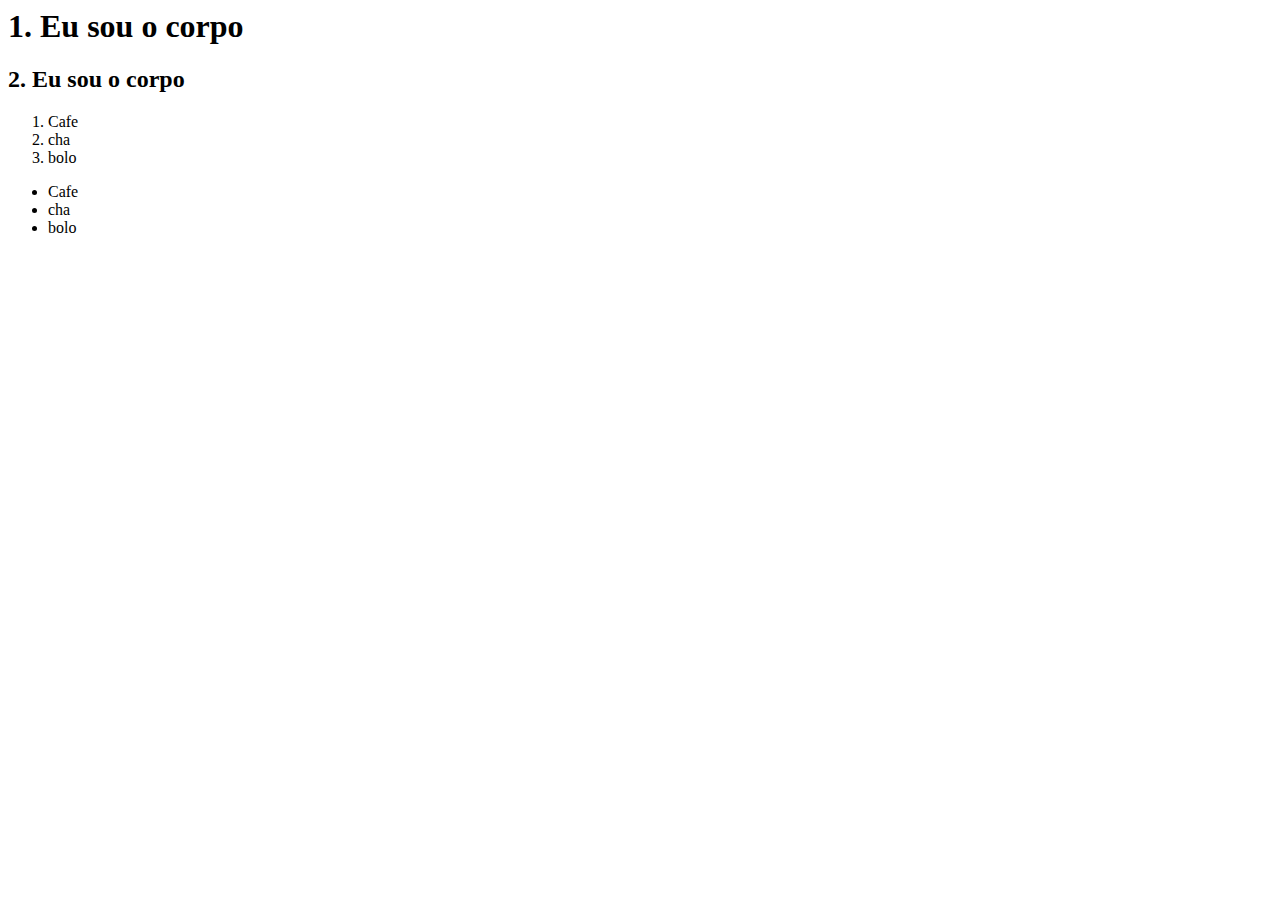
==== index.html @ fea87904 "Add files via upload" ====
<html>
    <head>
        <title>
            Olá, eu sou a cabeça
        </title>
    </head>
    <body>
        <h1>1. Eu sou o corpo</h1>
        <h2>2. Eu sou o corpo</h1>
    </body>
    <ol>
        <li>Cafe</li>
        <li>cha</li>
        <li>bolo</li>
    </ol>
    <ul>
        <li>Cafe</li>
        <li>cha</li>
        <li>bolo</li>
    </ul>
</html>
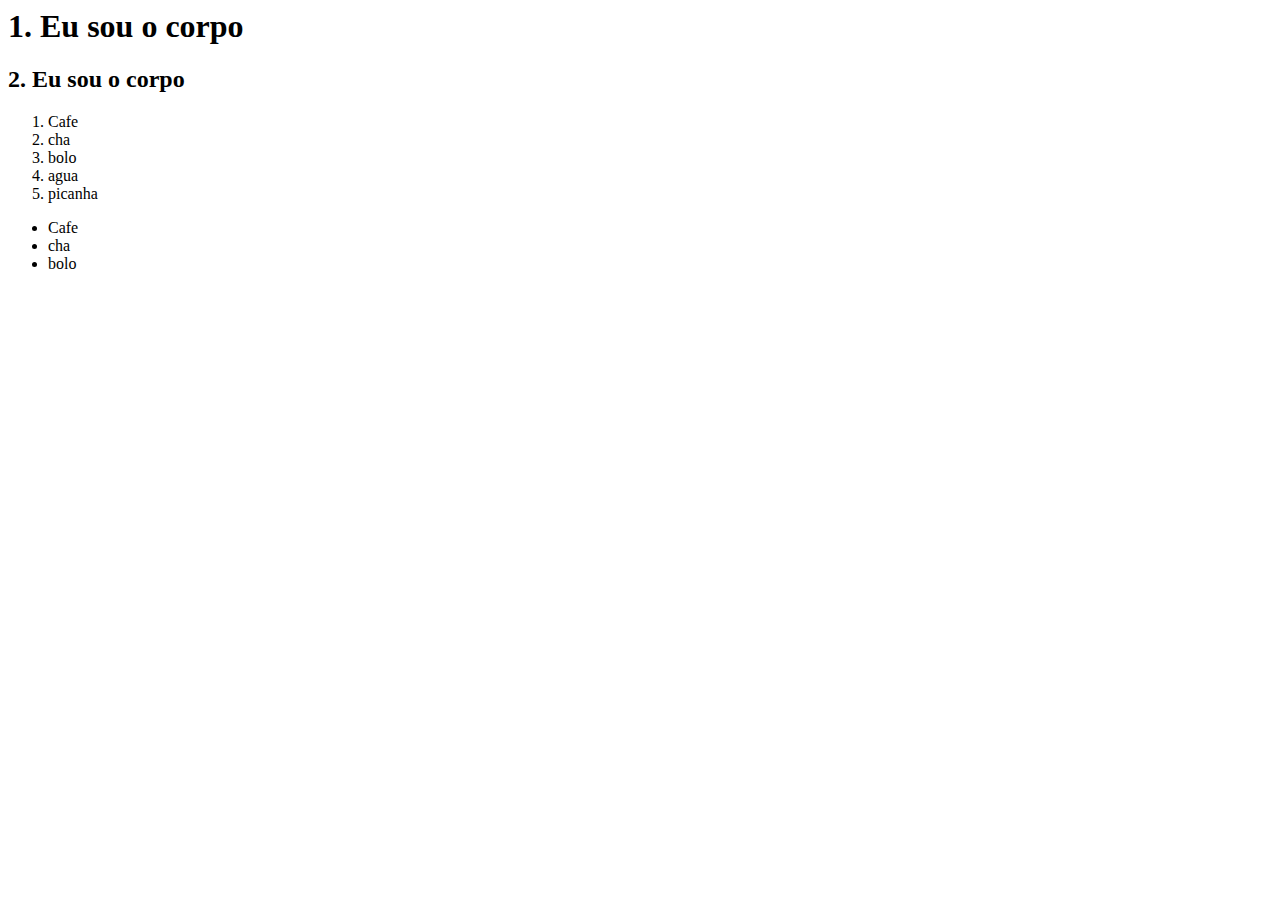
==== commit 9a30ebf3: "feature: add index.html" ====
--- a/index.html
+++ b/index.html
@@ -12,6 +12,10 @@
         <li>Cafe</li>
         <li>cha</li>
         <li>bolo</li>
+        <li>agua</li>
+        <li>picanha</li>
+    </ol>
+    </ol>
     </ol>
     <ul>
         <li>Cafe</li>
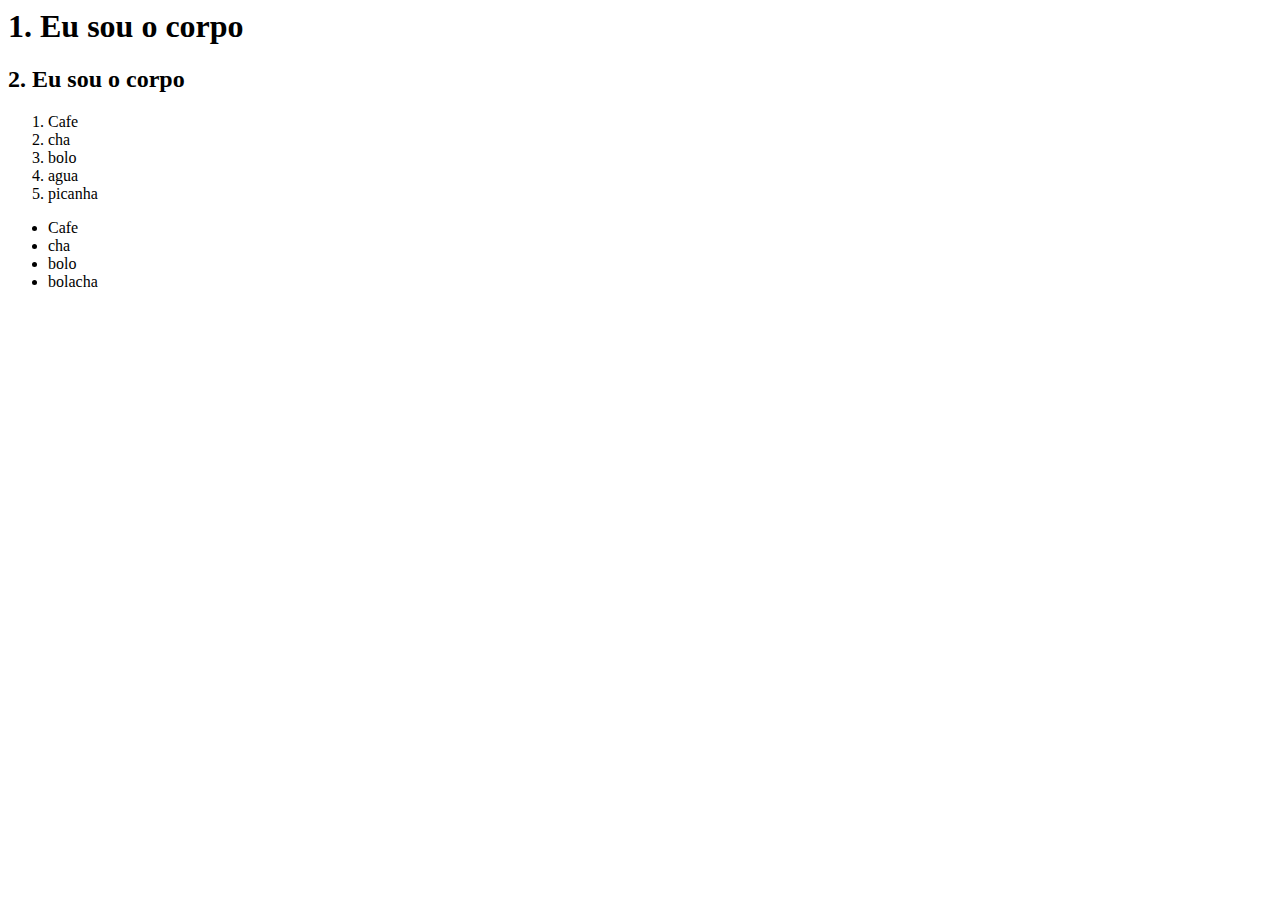
==== commit 5bb9155f: "go go power rangers" ====
--- a/index.html
+++ b/index.html
@@ -21,5 +21,6 @@
         <li>Cafe</li>
         <li>cha</li>
         <li>bolo</li>
+        <li>bolacha</li>
     </ul>
 </html>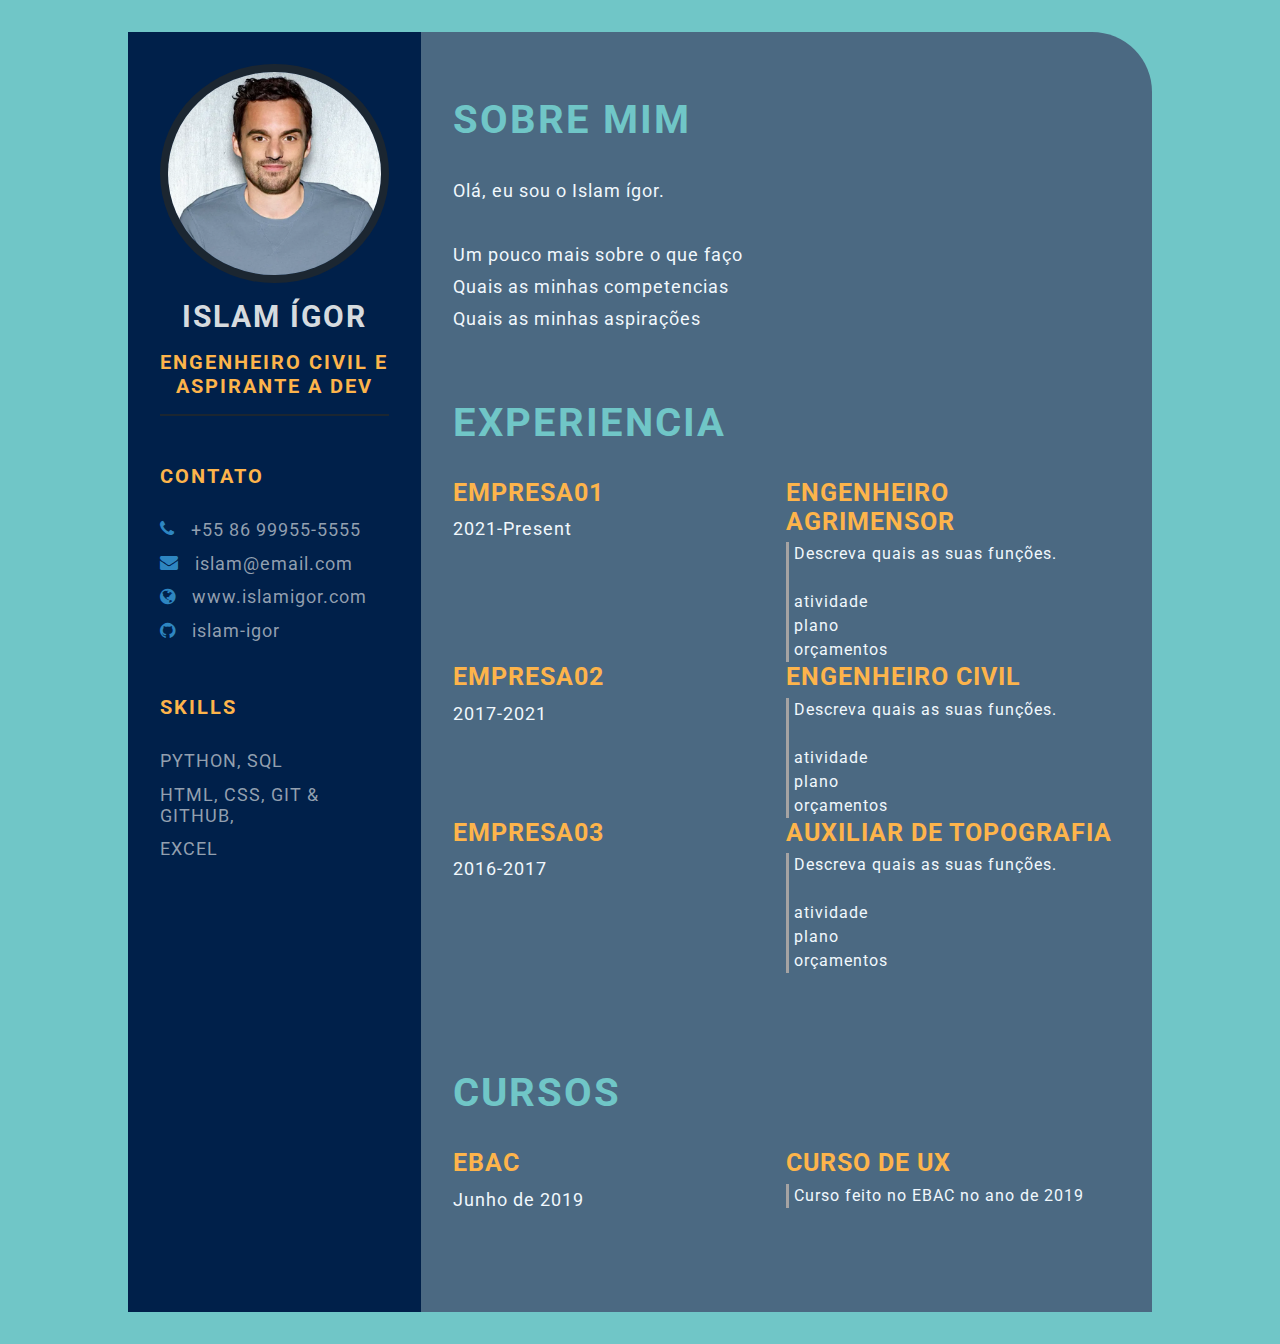
==== commit a93c7c88: "Clean Branch" ====
--- a/index.html
+++ b/index.html
@@ -1,26 +1,127 @@
-<html>
-    <head>
-        <title>
-            Olá, eu sou a cabeça
-        </title>
-    </head>
-    <body>
-        <h1>1. Eu sou o corpo</h1>
-        <h2>2. Eu sou o corpo</h1>
-    </body>
-    <ol>
-        <li>Cafe</li>
-        <li>cha</li>
-        <li>bolo</li>
-        <li>agua</li>
-        <li>picanha</li>
-    </ol>
-    </ol>
-    </ol>
-    <ul>
-        <li>Cafe</li>
-        <li>cha</li>
-        <li>bolo</li>
-        <li>bolacha</li>
-    </ul>
+<html lang="en">
+<head>
+    <meta charset="UTF-8">
+    <meta http-equiv="X-UA-Compatible" content="IE=edge">
+    <meta name="viewport" content="width=device-width, initial-scale=1.0">
+    <title>Islam Ígor CV</title>
+
+    <!-- Google font  --> 
+    <link rel="preconnect" href="https://fonts.googleapis.com"> 
+    <link rel="preconnect" href="https://fonts.gstatic.com" crossorigin> 
+    <link href="https://fonts.googleapis.com/css2?family=Roboto:ital,wght@0,100;0,300;0,400;0,700;1,100;1,300;1,400;1,700&display=swap" rel="stylesheet"> 
+ 
+    <!-- font-awesome --> 
+    <link rel="stylesheet" href="https://cdnjs.cloudflare.com/ajax/libs/font-awesome/4.7.0/css/font-awesome.min.css">
+
+    <link rel="stylesheet" href="style.css">
+
+</head>
+<body>
+    <main class="resume-contents">
+        <section class="left-section">
+            <section class="left-section-content">
+                <div class="profile">
+                    <img class="profile-image" src="img/profile-image.jpg" alt="Profile image">
+
+                    <p class="name">Islam Ígor</p>
+                    <p class="profession">Engenheiro Civil e Aspirante a dev</p>
+                </div>
+                <div class="contact-info">
+                    <p class="left-title">Contato</p>
+                    <ul>
+                        <li><i class="fa fa-phone"></i>+55 86 99955-5555</li>
+                        <li><i class="fa fa-envelope"></i>islam@email.com</li>
+                        <li><i class="fa fa-globe"></i>www.islamigor.com</li>
+                        <li><i class="fa fa-github"></i>islam-igor</li>
+                    </ul>
+                </div>
+                <div class="skills">
+                    <p class="left-title">Skills</p>
+                    <ul>
+                        <li><p>PYTHON, SQL</p></li>
+                        <li><p>HTML, CSS, Git & GitHub, </p></li>
+                        <li><p>Excel</p></li>
+                    </ul>
+                </div>
+            </section>
+        </section>
+            <section class="right-section">
+                <div class="right-section-contents">
+                    <section class="about gap">
+                        <div class="right-title">Sobre Mim</div>
+                        <p class="about-me-contents">
+                            Olá, eu sou o Islam ígor.<br>
+                            <br> Um pouco mais sobre o que faço
+                            <br> Quais as minhas competencias
+                            <br> Quais as minhas aspirações
+
+                        </p>
+                    </section>
+
+                <section class="experience gap">
+                    <div class="right-title">Experiencia</div>
+                    <div class="experience-contents">
+                        <div class="exp-left">
+                            <p class="exp-company-name">Empresa01</p>
+                            <p class="exp-time-period">2021-Present</p>
+                        </div>
+                        <div class="exp-right">
+                            <p class="exp-position">Engenheiro Agrimensor</p>
+                            <p class="exp-desc">
+                                Descreva quais as suas funções.<br>
+                                <br> atividade
+                                <br> plano
+                                <br> orçamentos
+
+                            </p>
+                        </div>
+                        <div class="exp-left">
+                            <p class="exp-company-name">Empresa02</p>
+                            <p class="exp-time-period">2017-2021</p>
+                        </div>
+                        <div class="exp-right">
+                            <p class="exp-position">Engenheiro Civil</p>
+                            <p class="exp-desc">
+                                Descreva quais as suas funções.<br>
+                                <br> atividade
+                                <br> plano
+                                <br> orçamentos
+
+                            </p>
+                        </div>
+                        <div class="exp-left">
+                            <p class="exp-company-name">Empresa03</p>
+                            <p class="exp-time-period">2016-2017</p>
+                        </div>
+                        <div class="exp-right">
+                            <p class="exp-position">Auxiliar de Topografia</p>
+                            <p class="exp-desc">
+                                Descreva quais as suas funções.<br>
+                                <br> atividade
+                                <br> plano
+                                <br> orçamentos
+
+                            </p>
+                        </div>
+                    </div> 
+                </section>
+                <section class="awards gap">
+                    <div class="right-title">Cursos</div>
+                    <div class="awards-contents">
+                        <div class="awards-left">
+                            <p class="awards-company-name">EBAC</p>
+                            <p class="awards-time-period">Junho de 2019</p>
+                        </div>
+                        <div class="awards-right">
+                            <p class="awards-name">Curso de UX</p> 
+                            <p class="awards-desc">
+                                Curso feito no EBAC no ano de 2019
+                            </p>
+                        </div>
+                    </div>
+                </section>
+            </div>
+        </section>
+    </main>    
+</body>
 </html>--- a/style.css
+++ b/style.css
@@ -0,0 +1,285 @@
+* {
+    margin: 0;
+    padding: 0;
+    box-sizing: border-box;
+    list-style: none;
+    font-family: 'Roboto', sans-serif;
+}
+
+body {
+    background-color: #70c6c7;
+}
+
+.resume-contents {
+    min-height: 100vh;
+    width: 80%;
+    margin: 2rem auto;
+    display: grid;
+    grid-template-columns: repeat(7, 1fr);
+}
+
+.left-section {
+    grid-column: span 2;
+    height: 100%;
+    background-color: #00204A;
+}
+
+.right-section {
+    grid-column: span 5;
+    height: 100%;
+    background-color: #4B6982;
+    border-radius: 0px 60px 0px 0px;
+}
+
+.left-section-content {
+    padding: 2rem 2rem;
+}
+
+.profile {
+    width: 100%;
+    border-bottom: 2px solid #1B2631;
+}
+
+.profile .profile-image {
+    width: 100%;
+    border-radius: 50%;
+    border: 8px solid #1B2631;
+}
+
+.name {
+    color: #D6DBDF;
+    font-size: 30px;
+    letter-spacing: 2px;
+    text-transform: uppercase;
+    text-align: center;
+    font-weight: bold;
+    padding: 1rem 0;
+}
+
+.profession {
+    color: #FDB44B;
+    font-size: 20px;
+    text-transform: uppercase;
+    text-align: center;
+    letter-spacing: 2px;
+    font-weight: bold;
+    padding-bottom: 1rem;
+}
+
+
+/* .contact-info { border-bottom: 2px solid #1B2631; } */
+
+.left-title {
+    color: #FDB44B;
+    font-size: 20px;
+    letter-spacing: 2px;
+    text-transform: uppercase;
+    font-weight: bold;
+    display: flex;
+    align-items: center;
+    padding-top: 3rem;
+}
+
+.contact-info ul {
+    padding-top: 1.5rem;
+}
+
+.contact-info ul li,
+.references ul li {
+    padding: .4rem 0;
+    display: flex;
+    align-items: center;
+    color: #d6dbdfaf;
+    letter-spacing: 1px;
+    font-size: 18px;
+}
+
+.contact-info ul li i,
+.references ul li i {
+    padding-right: 1rem;
+    font-size: 18px;
+    color: #2E86C1;
+}
+
+.skills ul {
+    padding-top: 1.5rem;
+}
+
+.skills ul li p {
+    padding: .4rem 0;
+    color: #d6dbdfaf;
+    font-size: 18px;
+    letter-spacing: 1px;
+    display: flex;
+    align-items: center;
+    text-transform: uppercase;
+}
+
+.referance-name {
+    padding-top: 1.5rem;
+    padding-bottom: .4rem;
+    font-size: 18px;
+    color: #F9E79F;
+    letter-spacing: 1px;
+    text-transform: uppercase;
+}
+
+.referance-profession {
+    font-size: 16px;
+    color: #d6dbdfaf;
+    letter-spacing: 1px;
+    /* text-transform: uppercase; */
+    padding-bottom: .4rem;
+}
+
+.right-section-contents {
+    padding: 2rem 2rem;
+}
+
+.right-title {
+    color: #70C6C7;
+    font-size: 40px;
+    letter-spacing: 2px;
+    text-transform: uppercase;
+    font-weight: bold;
+    display: flex;
+    align-items: center;
+    padding: 2rem 0;
+    position: relative;
+}
+
+.gap {
+    padding-bottom: 2rem;
+}
+
+.about-me-contents {
+    font-size: 18px;
+    letter-spacing: 1px;
+    line-height: 2rem;
+    color: #F1F8FD;
+}
+
+.experience-contents,
+.education-contents,
+.awards-contents {
+    display: grid;
+    grid-template-columns: repeat(2, 1fr);
+    padding-bottom: 2rem;
+    color: #F1F8FD;
+}
+
+.exp-company-name,
+.education-school-name,
+.awards-company-name {
+    font-size: 25px;
+    font-weight: bold;
+    text-transform: uppercase;
+    letter-spacing: 1px;
+    color: #FDB44B;
+    padding-bottom: .4rem;
+}
+
+.exp-time-period,
+.educationp-time-period,
+.awards-time-period {
+    font-size: 18px;
+    letter-spacing: 1px;
+    line-height: 2rem;
+}
+
+.exp-position,
+.education-subject,
+.awards-name {
+    font-size: 25px;
+    font-weight: bold;
+    text-transform: uppercase;
+    letter-spacing: 1px;
+    color: #FDB44B;
+    padding-bottom: .4rem;
+}
+
+.exp-desc,
+.education-desc,
+.awards-desc {
+    font-size: 16px;
+    letter-spacing: 1px;
+    line-height: 1.5rem;
+    border-left: 3px solid #a5a3a3;
+    padding-left: 5px;
+}
+
+
+/* Media queries */
+
+@media screen and (max-width:780px) {
+    .experience-contents,
+    .education-contents,
+    .awards-contents {
+        grid-template-columns: repeat(1, 1fr);
+    }
+}
+
+@media screen and (max-width:780px) {
+    .left-section {
+        grid-column: span 3;
+    }
+    .right-section {
+        grid-column: span 4;
+    }
+}
+
+@media screen and (max-width:1200px) {
+    .resume-contents {
+        grid-template-columns: repeat(1, 1fr);
+    }
+}
+
+@media screen and (max-width:390px) {
+    .resume-contents {
+        width: 100%;
+        margin: 0 auto;
+    }
+    .name {
+        font-size: 20px;
+    }
+    .profession {
+        font-size: 18px;
+    }
+    .left-title {
+        font-size: 18px;
+    }
+    .right-title {
+        font-size: 18px;
+    }
+    .contact-info ul li,
+    .references ul li {
+        font-size: 12px;
+    }
+    .contact-info ul li i,
+    .references ul li i {
+        /* padding-right: 1rem; */
+        font-size: 12px;
+    }
+    .skills ul li p {
+        font-size: 12px;
+    }
+    .about-me-contents {
+        font-size: 16px;
+        line-height: 1.5rem;
+    }
+    .exp-company-name,
+    .education-school-name,
+    .awards-company-name {
+        font-size: 18px;
+    }
+    .exp-time-period,
+    .educationp-time-period,
+    .awards-time-period {
+        font-size: 16px;
+    }
+    .exp-position,
+    .education-subject,
+    .awards-name {
+        font-size: 18px;
+    }
+}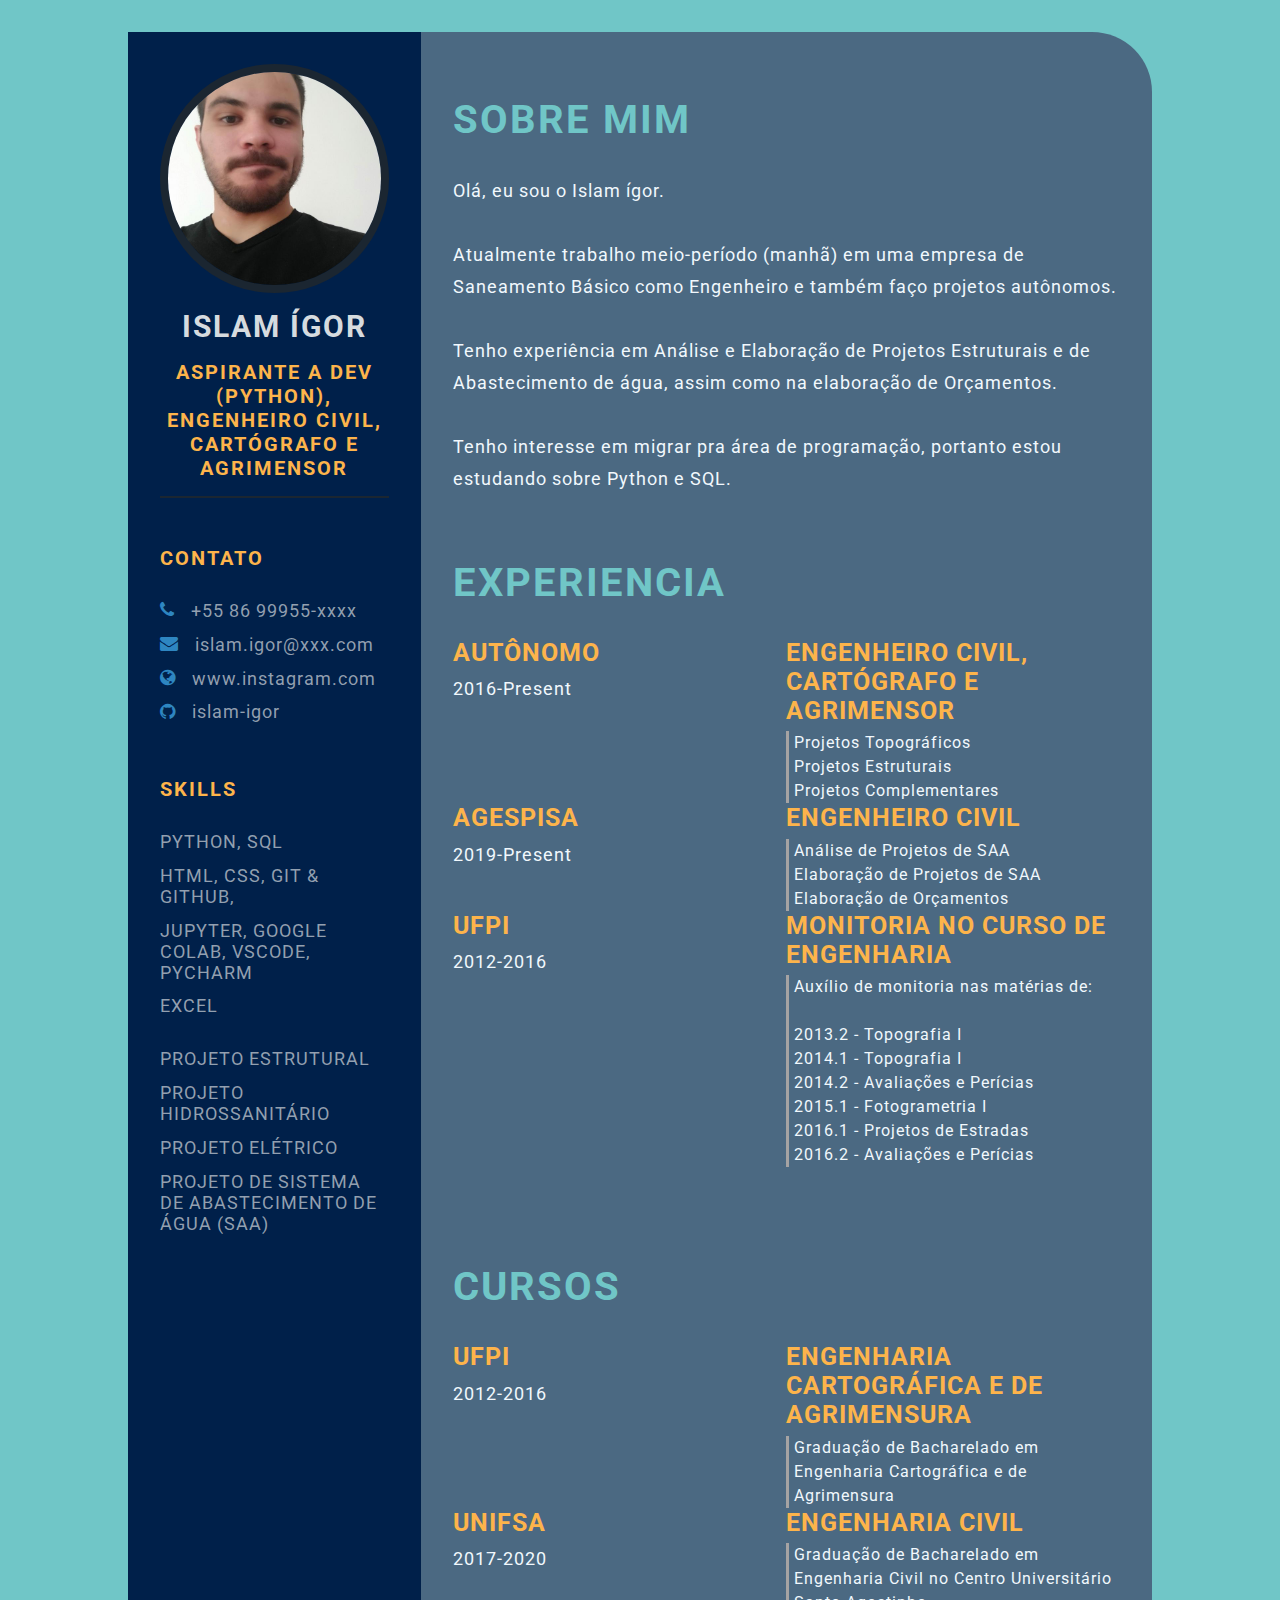
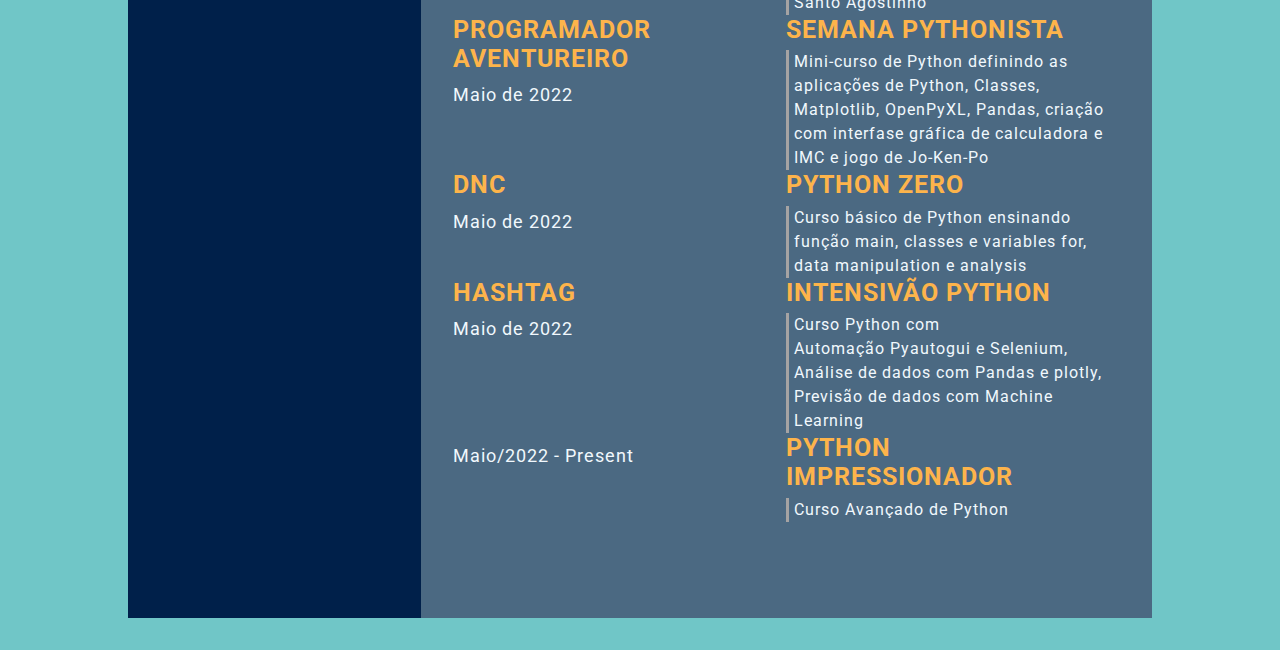
==== commit 77c7f4a3: "Islam Ígor CV update" ====
--- a/index.html
+++ b/index.html
@@ -24,14 +24,14 @@
                     <img class="profile-image" src="img/profile-image.jpg" alt="Profile image">
 
                     <p class="name">Islam Ígor</p>
-                    <p class="profession">Engenheiro Civil e Aspirante a dev</p>
+                    <p class="profession">Aspirante a dev (Python), Engenheiro Civil, Cartógrafo e Agrimensor</p>
                 </div>
                 <div class="contact-info">
                     <p class="left-title">Contato</p>
                     <ul>
-                        <li><i class="fa fa-phone"></i>+55 86 99955-5555</li>
-                        <li><i class="fa fa-envelope"></i>islam@email.com</li>
-                        <li><i class="fa fa-globe"></i>www.islamigor.com</li>
+                        <li><i class="fa fa-phone"></i>+55 86 99955-xxxx</li>
+                        <li><i class="fa fa-envelope"></i>islam.igor@xxx.com</li>
+                        <li><i class="fa fa-globe"></i>www.instagram.com</li>
                         <li><i class="fa fa-github"></i>islam-igor</li>
                     </ul>
                 </div>
@@ -40,7 +40,13 @@
                     <ul>
                         <li><p>PYTHON, SQL</p></li>
                         <li><p>HTML, CSS, Git & GitHub, </p></li>
+                        <li><p>Jupyter, Google Colab, VSCode, Pycharm</p></li>
                         <li><p>Excel</p></li>
+                        <br>
+                        <li><p> Projeto Estrutural </p></li>
+                        <li><p> Projeto Hidrossanitário </p></li>
+                        <li><p> Projeto Elétrico </p></li>
+                        <li><p> Projeto de Sistema de Abastecimento de Água (SAA) </p></li>
                     </ul>
                 </div>
             </section>
@@ -51,9 +57,11 @@
                         <div class="right-title">Sobre Mim</div>
                         <p class="about-me-contents">
                             Olá, eu sou o Islam ígor.<br>
-                            <br> Um pouco mais sobre o que faço
-                            <br> Quais as minhas competencias
-                            <br> Quais as minhas aspirações
+                            <br> Atualmente trabalho meio-período (manhã) em uma empresa de Saneamento Básico como Engenheiro e também faço projetos autônomos.
+                            <br>
+                            <br> Tenho experiência em Análise e Elaboração de Projetos Estruturais e de Abastecimento de água, assim como na elaboração de Orçamentos.
+                            <br>
+                            <br> Tenho interesse em migrar pra área de programação, portanto estou estudando sobre Python e SQL.
 
                         </p>
                     </section>
@@ -62,45 +70,45 @@
                     <div class="right-title">Experiencia</div>
                     <div class="experience-contents">
                         <div class="exp-left">
-                            <p class="exp-company-name">Empresa01</p>
-                            <p class="exp-time-period">2021-Present</p>
+                            <p class="exp-company-name">Autônomo</p>
+                            <p class="exp-time-period">2016-Present</p>
                         </div>
                         <div class="exp-right">
-                            <p class="exp-position">Engenheiro Agrimensor</p>
+                            <p class="exp-position">Engenheiro Civil, Cartógrafo e Agrimensor</p>
                             <p class="exp-desc">
-                                Descreva quais as suas funções.<br>
-                                <br> atividade
-                                <br> plano
-                                <br> orçamentos
+                                Projetos Topográficos
+                                <br> Projetos Estruturais
+                                <br> Projetos Complementares
+                                <br>
+                            </p>
+                        </div>
+                        <div class="exp-left">
+                            <p class="exp-company-name">AGESPISA</p>
+                            <p class="exp-time-period">2019-Present</p>
+                        </div>
+                        <div class="exp-right">
+                            <p class="exp-position">Engenheiro Civil</p>
+                            <p class="exp-desc">
+                                Análise de Projetos de SAA
+                                <br> Elaboração de Projetos de SAA
+                                <br> Elaboração de Orçamentos
 
                             </p>
                         </div>
                         <div class="exp-left">
-                            <p class="exp-company-name">Empresa02</p>
-                            <p class="exp-time-period">2017-2021</p>
+                            <p class="exp-company-name">UFPI</p>
+                            <p class="exp-time-period">2012-2016</p>
                         </div>
                         <div class="exp-right">
-                            <p class="exp-position">Engenheiro Civil</p>
+                            <p class="exp-position">Monitoria no curso de Engenharia</p>
                             <p class="exp-desc">
-                                Descreva quais as suas funções.<br>
-                                <br> atividade
-                                <br> plano
-                                <br> orçamentos
-
-                            </p>
-                        </div>
-                        <div class="exp-left">
-                            <p class="exp-company-name">Empresa03</p>
-                            <p class="exp-time-period">2016-2017</p>
-                        </div>
-                        <div class="exp-right">
-                            <p class="exp-position">Auxiliar de Topografia</p>
-                            <p class="exp-desc">
-                                Descreva quais as suas funções.<br>
-                                <br> atividade
-                                <br> plano
-                                <br> orçamentos
-
+                                Auxílio de monitoria nas matérias de:<br>
+                                <br> 2013.2 - Topografia I
+                                <br> 2014.1 - Topografia I
+                                <br> 2014.2 - Avaliações e Perícias
+                                <br> 2015.1 - Fotogrametria I
+                                <br> 2016.1 - Projetos de Estradas
+                                <br> 2016.2 - Avaliações e Perícias
                             </p>
                         </div>
                     </div> 
@@ -109,16 +117,69 @@
                     <div class="right-title">Cursos</div>
                     <div class="awards-contents">
                         <div class="awards-left">
-                            <p class="awards-company-name">EBAC</p>
-                            <p class="awards-time-period">Junho de 2019</p>
+                            <p class="awards-company-name">UFPI</p>
+                            <p class="awards-time-period">2012-2016</p>
                         </div>
                         <div class="awards-right">
-                            <p class="awards-name">Curso de UX</p> 
+                            <p class="awards-name">Engenharia Cartográfica e de Agrimensura</p>
                             <p class="awards-desc">
-                                Curso feito no EBAC no ano de 2019
+                                Graduação de Bacharelado em Engenharia Cartográfica e de Agrimensura
                             </p>
                         </div>
-                    </div>
+                        <div class="awards-left">
+                            <p class="awards-company-name">UNIFSA</p>
+                            <p class="awards-time-period">2017-2020</p>
+                        </div>
+                        <div class="awards-right">
+                            <p class="awards-name">Engenharia Civil</p>
+                            <p class="awards-desc">
+                                Graduação de Bacharelado em Engenharia Civil no Centro Universitário
+                                Santo Agostinho
+                            </p>
+                        </div>
+                        <div class="awards-left">
+                            <p class="awards-company-name">Programador Aventureiro</p>
+                            <p class="awards-time-period">Maio de 2022</p>
+                        </div>
+                        <div class="awards-right">
+                            <p class="awards-name">Semana Pythonista</p>
+                            <p class="awards-desc">
+                                Mini-curso de Python definindo as aplicações de Python, Classes, Matplotlib,
+                                OpenPyXL, Pandas, criação com interfase gráfica de calculadora e IMC e jogo
+                                de Jo-Ken-Po
+                            </p>
+                        </div>
+                        <div class="awards-left">
+                            <p class="awards-company-name">DNC</p>
+                            <p class="awards-time-period">Maio de 2022</p>
+                            </div>
+                            <div class="awards-right">
+                                <p class="awards-name">Python Zero</p>
+                                <p class="awards-desc">
+                                    Curso básico de Python ensinando função main, classes e variables for,
+                                    data manipulation e analysis
+                                </p>
+                            </div>
+                        <div class="awards-left">
+                            <p class="awards-company-name">HASHTAG</p>
+                            <p class="awards-time-period">Maio de 2022</p>
+                            <br><br><br><br><br>
+                            <p class="awards-time-period">Maio/2022 - Present</p>
+                        </div>
+                            <div class="awards-right">
+                                <p class="awards-name">Intensivão Python</p>
+                                <p class="awards-desc">
+                                    Curso Python com<br>
+                                    Automação Pyautogui e Selenium,
+                                    <br>Análise de dados com Pandas e plotly,
+                                    <br>Previsão de dados com Machine Learning
+                                </p>
+                            <div class="awards-right">
+                                <p class="awards-name">Python Impressionador</p>
+                                <p class="awards-desc">
+                                    Curso Avançado de Python
+                                </p>
+                        </div>
                 </section>
             </div>
         </section>
